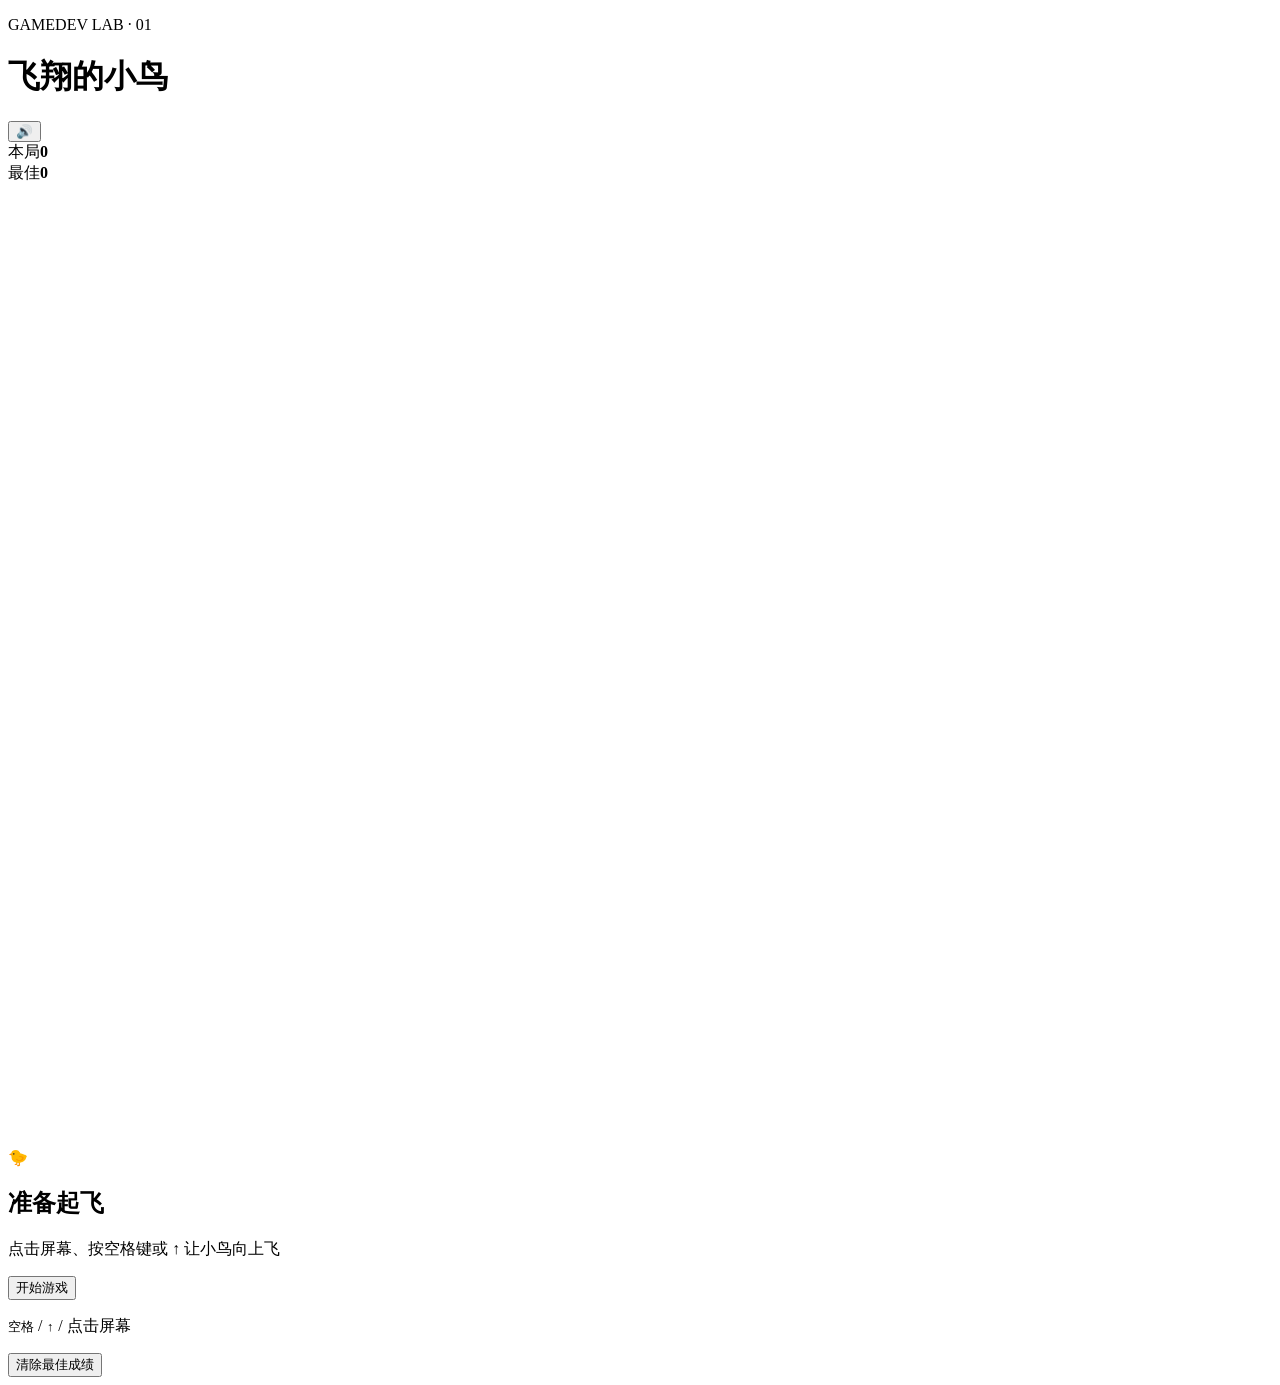
==== index.html @ 2474f0bc "Add index.html for Chinese Flappy Bird" ====
<!doctype html>
<html lang="zh-CN">
<head>
  <meta charset="utf-8">
  <meta name="viewport" content="width=device-width, initial-scale=1, viewport-fit=cover, user-scalable=no">
  <meta name="theme-color" content="#77c9f5">
  <title>飞翔的小鸟｜中文版</title>
  <link rel="stylesheet" href="style.css">
</head>
<body>
  <main class="game-shell" aria-labelledby="game-title">
    <header class="game-header">
      <div>
        <p class="eyebrow">GAMEDEV LAB · 01</p>
        <h1 id="game-title">飞翔的小鸟</h1>
      </div>
      <button id="soundButton" class="icon-button" type="button" aria-label="关闭音效" aria-pressed="true">🔊</button>
    </header>

    <section class="scoreboard" aria-label="游戏成绩">
      <div><span>本局</span><strong id="score">0</strong></div>
      <div><span>最佳</span><strong id="bestScore">0</strong></div>
    </section>

    <div id="gameArea" class="game-area" role="application" aria-label="飞翔的小鸟游戏区域" tabindex="0">
      <canvas id="gameCanvas" width="720" height="960">你的浏览器不支持 Canvas。</canvas>
      <div id="gameOverlay" class="overlay">
        <div class="overlay-card">
          <div class="bird-mark" aria-hidden="true">🐤</div>
          <h2 id="overlayTitle">准备起飞</h2>
          <p id="overlayMessage">点击屏幕、按空格键或 ↑ 让小鸟向上飞</p>
          <button id="startButton" class="primary-button" type="button">开始游戏</button>
        </div>
      </div>
    </div>

    <footer class="game-footer">
      <p><kbd>空格</kbd> / <kbd>↑</kbd> / 点击屏幕</p>
      <button id="resetBestButton" class="text-button" type="button">清除最佳成绩</button>
    </footer>
  </main>
  <script src="game.js"></script>
</body>
</html>
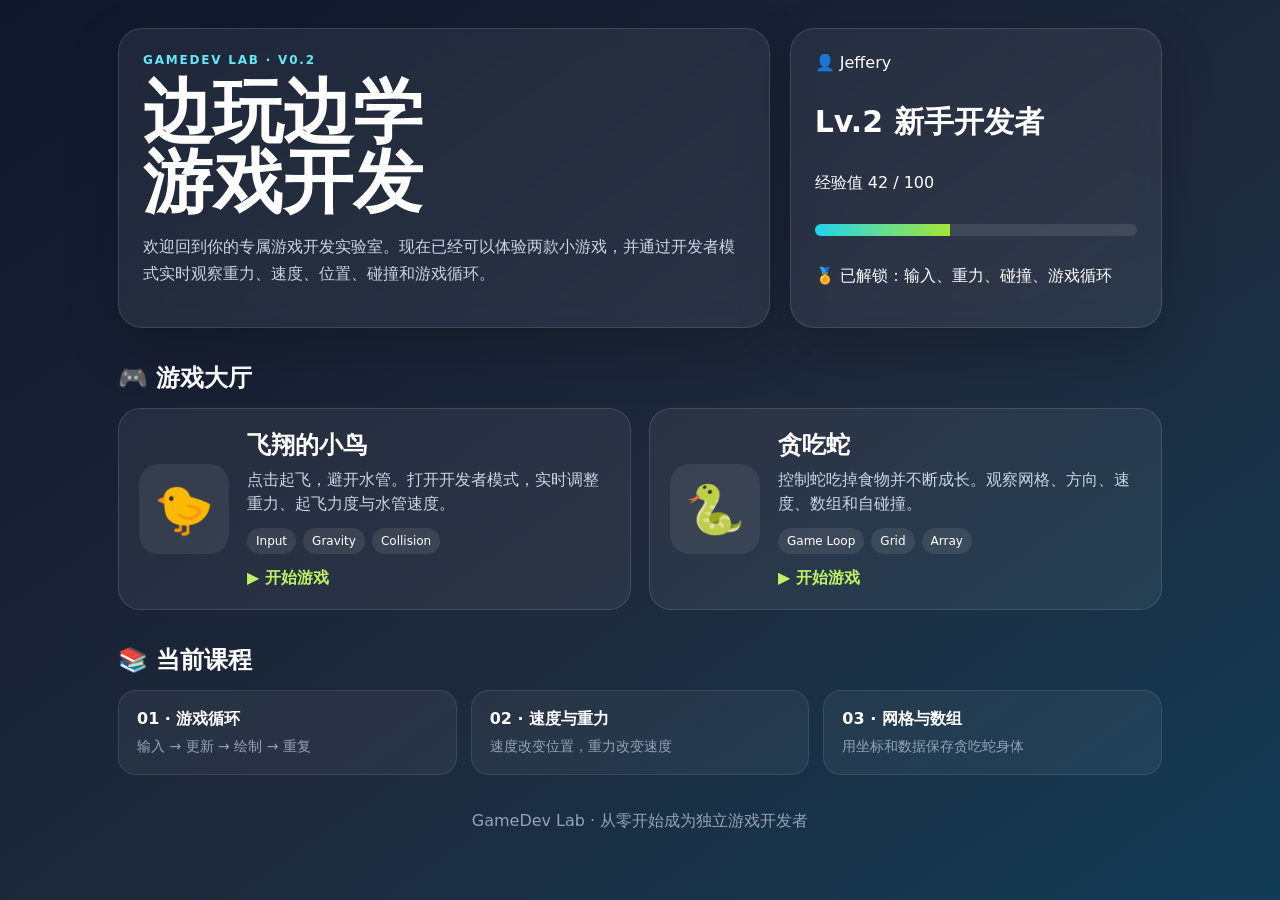
==== commit 2b7ed37b: "Build GameDev Lab game hall" ====
--- a/index.html
+++ b/index.html
@@ -1,44 +1 @@
-<!doctype html>
-<html lang="zh-CN">
-<head>
-  <meta charset="utf-8">
-  <meta name="viewport" content="width=device-width, initial-scale=1, viewport-fit=cover, user-scalable=no">
-  <meta name="theme-color" content="#77c9f5">
-  <title>飞翔的小鸟｜中文版</title>
-  <link rel="stylesheet" href="style.css">
-</head>
-<body>
-  <main class="game-shell" aria-labelledby="game-title">
-    <header class="game-header">
-      <div>
-        <p class="eyebrow">GAMEDEV LAB · 01</p>
-        <h1 id="game-title">飞翔的小鸟</h1>
-      </div>
-      <button id="soundButton" class="icon-button" type="button" aria-label="关闭音效" aria-pressed="true">🔊</button>
-    </header>
-
-    <section class="scoreboard" aria-label="游戏成绩">
-      <div><span>本局</span><strong id="score">0</strong></div>
-      <div><span>最佳</span><strong id="bestScore">0</strong></div>
-    </section>
-
-    <div id="gameArea" class="game-area" role="application" aria-label="飞翔的小鸟游戏区域" tabindex="0">
-      <canvas id="gameCanvas" width="720" height="960">你的浏览器不支持 Canvas。</canvas>
-      <div id="gameOverlay" class="overlay">
-        <div class="overlay-card">
-          <div class="bird-mark" aria-hidden="true">🐤</div>
-          <h2 id="overlayTitle">准备起飞</h2>
-          <p id="overlayMessage">点击屏幕、按空格键或 ↑ 让小鸟向上飞</p>
-          <button id="startButton" class="primary-button" type="button">开始游戏</button>
-        </div>
-      </div>
-    </div>
-
-    <footer class="game-footer">
-      <p><kbd>空格</kbd> / <kbd>↑</kbd> / 点击屏幕</p>
-      <button id="resetBestButton" class="text-button" type="button">清除最佳成绩</button>
-    </footer>
-  </main>
-  <script src="game.js"></script>
-</body>
-</html>
+<!doctype html><html lang="zh-CN"><head><meta charset="utf-8"><meta name="viewport" content="width=device-width,initial-scale=1"><meta name="theme-color" content="#0f172a"><title>GameDev Lab 游戏开发实验室</title><style>*{box-sizing:border-box}body{margin:0;font-family:system-ui,"PingFang SC","Microsoft YaHei";background:linear-gradient(145deg,#0f172a,#1e293b 55%,#123c56);color:#fff;min-height:100vh}.shell{max-width:1080px;margin:auto;padding:28px 18px 60px}.hero{display:grid;grid-template-columns:1.4fr .8fr;gap:20px;align-items:stretch}.card{background:#ffffff10;border:1px solid #ffffff1f;backdrop-filter:blur(12px);border-radius:24px;padding:24px;box-shadow:0 20px 55px #0003}.eyebrow{color:#67e8f9;font-weight:800;letter-spacing:.15em;font-size:12px}h1{font-size:clamp(38px,7vw,70px);line-height:1;margin:10px 0 16px}.lead{color:#cbd5e1;line-height:1.7;max-width:650px}.profile{display:grid;gap:14px}.level{font-size:30px;font-weight:900}.bar{height:12px;background:#ffffff18;border-radius:99px;overflow:hidden}.bar span{display:block;width:42%;height:100%;background:linear-gradient(90deg,#22d3ee,#a3e635)}h2{margin:34px 0 14px}.games{display:grid;grid-template-columns:repeat(2,minmax(0,1fr));gap:18px}.game{display:grid;grid-template-columns:90px 1fr;gap:18px;align-items:center;text-decoration:none;color:inherit;background:#ffffff0f;border:1px solid #ffffff20;border-radius:22px;padding:20px;transition:.2s}.game:hover{transform:translateY(-4px);background:#ffffff18}.icon{display:grid;place-items:center;aspect-ratio:1;border-radius:20px;font-size:48px;background:#ffffff12}.game h3{margin:0 0 7px;font-size:24px}.game p{margin:0;color:#cbd5e1;line-height:1.5}.tags{display:flex;flex-wrap:wrap;gap:7px;margin-top:12px}.tag{font-size:12px;background:#ffffff16;border-radius:99px;padding:6px 9px}.play{display:inline-block;margin-top:14px;color:#bef264;font-weight:900}.learn{display:grid;grid-template-columns:repeat(3,1fr);gap:14px}.lesson{padding:18px;border-radius:18px;background:#ffffff0d;border:1px solid #ffffff18}.lesson b{display:block;margin-bottom:6px}.lesson span{color:#94a3b8;font-size:14px}footer{margin-top:36px;color:#94a3b8;text-align:center}@media(max-width:760px){.hero,.games,.learn{grid-template-columns:1fr}.profile{order:-1}.game{grid-template-columns:72px 1fr}.icon{font-size:38px}}</style></head><body><main class="shell"><section class="hero"><div class="card"><div class="eyebrow">GAMEDEV LAB · V0.2</div><h1>边玩边学<br>游戏开发</h1><p class="lead">欢迎回到你的专属游戏开发实验室。现在已经可以体验两款小游戏，并通过开发者模式实时观察重力、速度、位置、碰撞和游戏循环。</p></div><aside class="card profile"><div>👤 Jeffery</div><div class="level">Lv.2 新手开发者</div><div>经验值 42 / 100</div><div class="bar"><span></span></div><div>🏅 已解锁：输入、重力、碰撞、游戏循环</div></aside></section><h2>🎮 游戏大厅</h2><section class="games"><a class="game" href="games/flappy/index.html"><div class="icon">🐤</div><div><h3>飞翔的小鸟</h3><p>点击起飞，避开水管。打开开发者模式，实时调整重力、起飞力度与水管速度。</p><div class="tags"><span class="tag">Input</span><span class="tag">Gravity</span><span class="tag">Collision</span></div><span class="play">▶ 开始游戏</span></div></a><a class="game" href="games/snake/index.html"><div class="icon">🐍</div><div><h3>贪吃蛇</h3><p>控制蛇吃掉食物并不断成长。观察网格、方向、速度、数组和自碰撞。</p><div class="tags"><span class="tag">Game Loop</span><span class="tag">Grid</span><span class="tag">Array</span></div><span class="play">▶ 开始游戏</span></div></a></section><h2>📚 当前课程</h2><section class="learn"><div class="lesson"><b>01 · 游戏循环</b><span>输入 → 更新 → 绘制 → 重复</span></div><div class="lesson"><b>02 · 速度与重力</b><span>速度改变位置，重力改变速度</span></div><div class="lesson"><b>03 · 网格与数组</b><span>用坐标和数据保存贪吃蛇身体</span></div></section><footer>GameDev Lab · 从零开始成为独立游戏开发者</footer></main></body></html>
